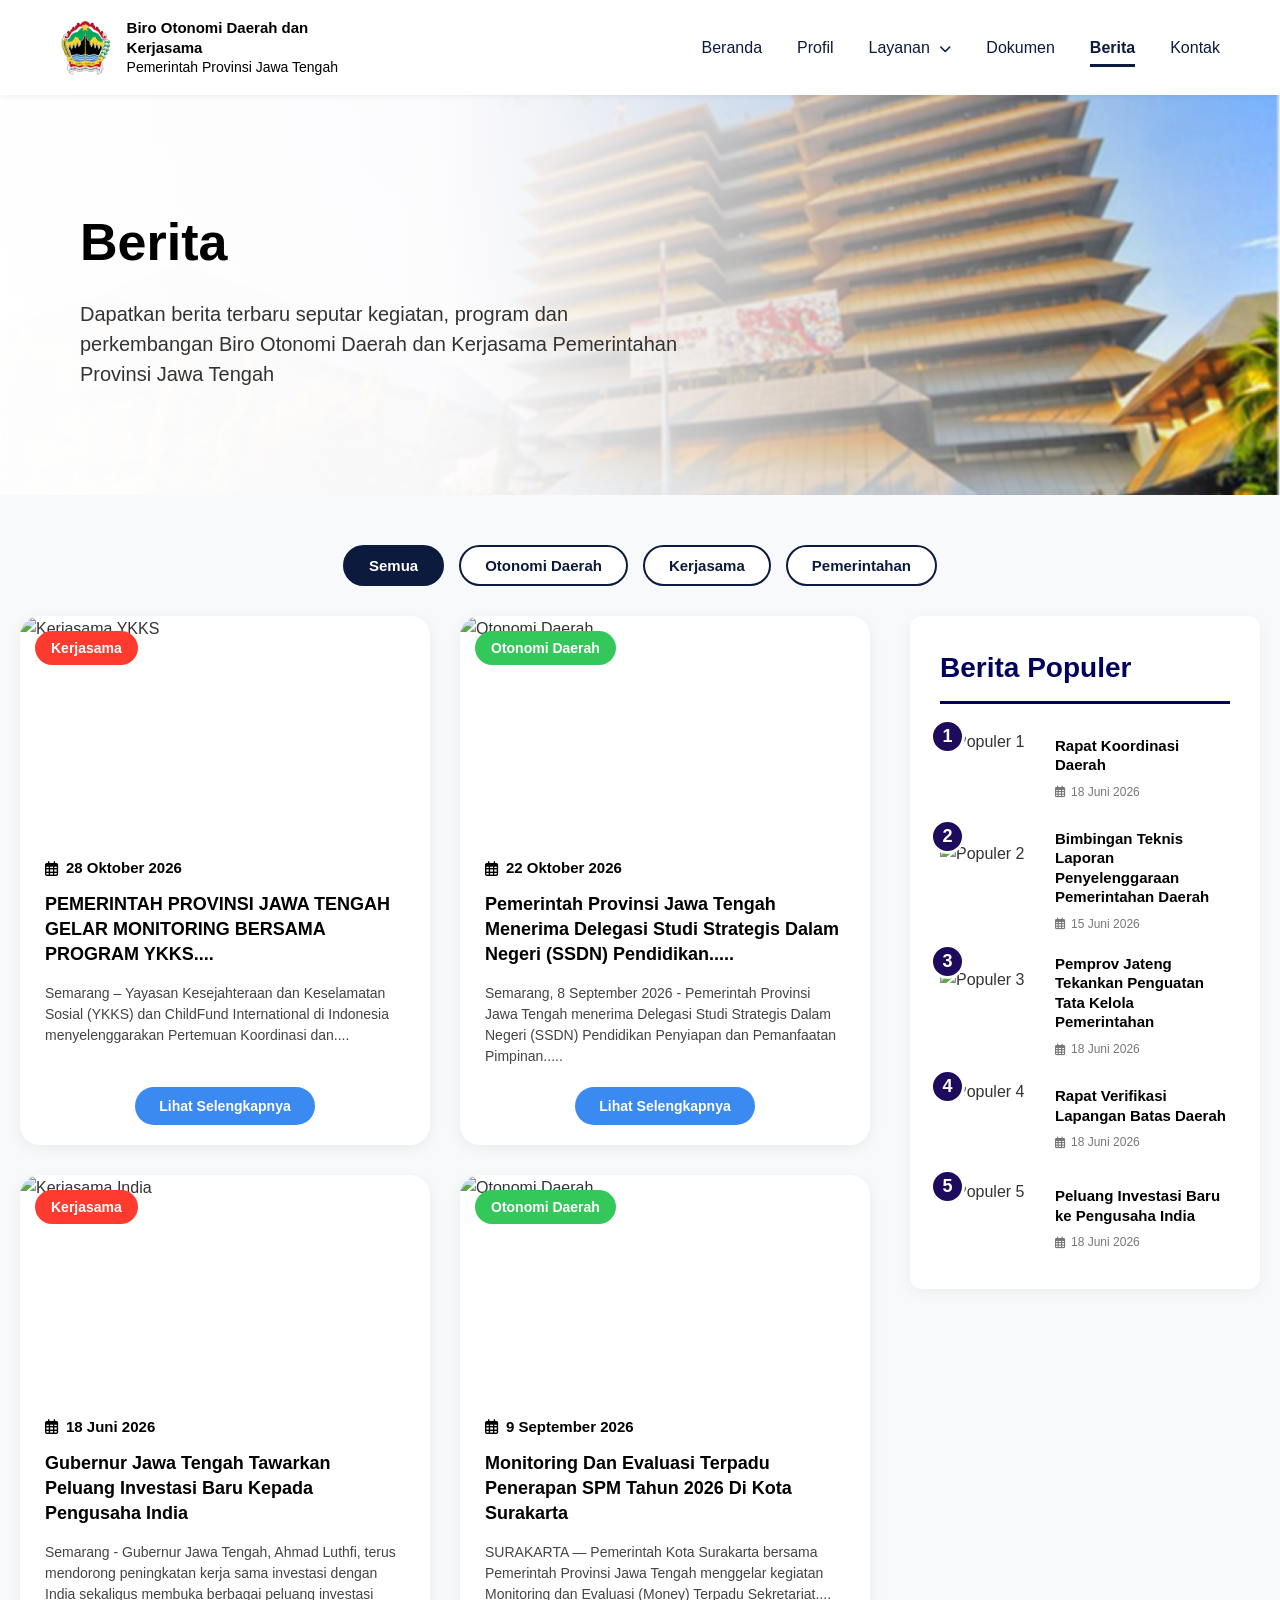
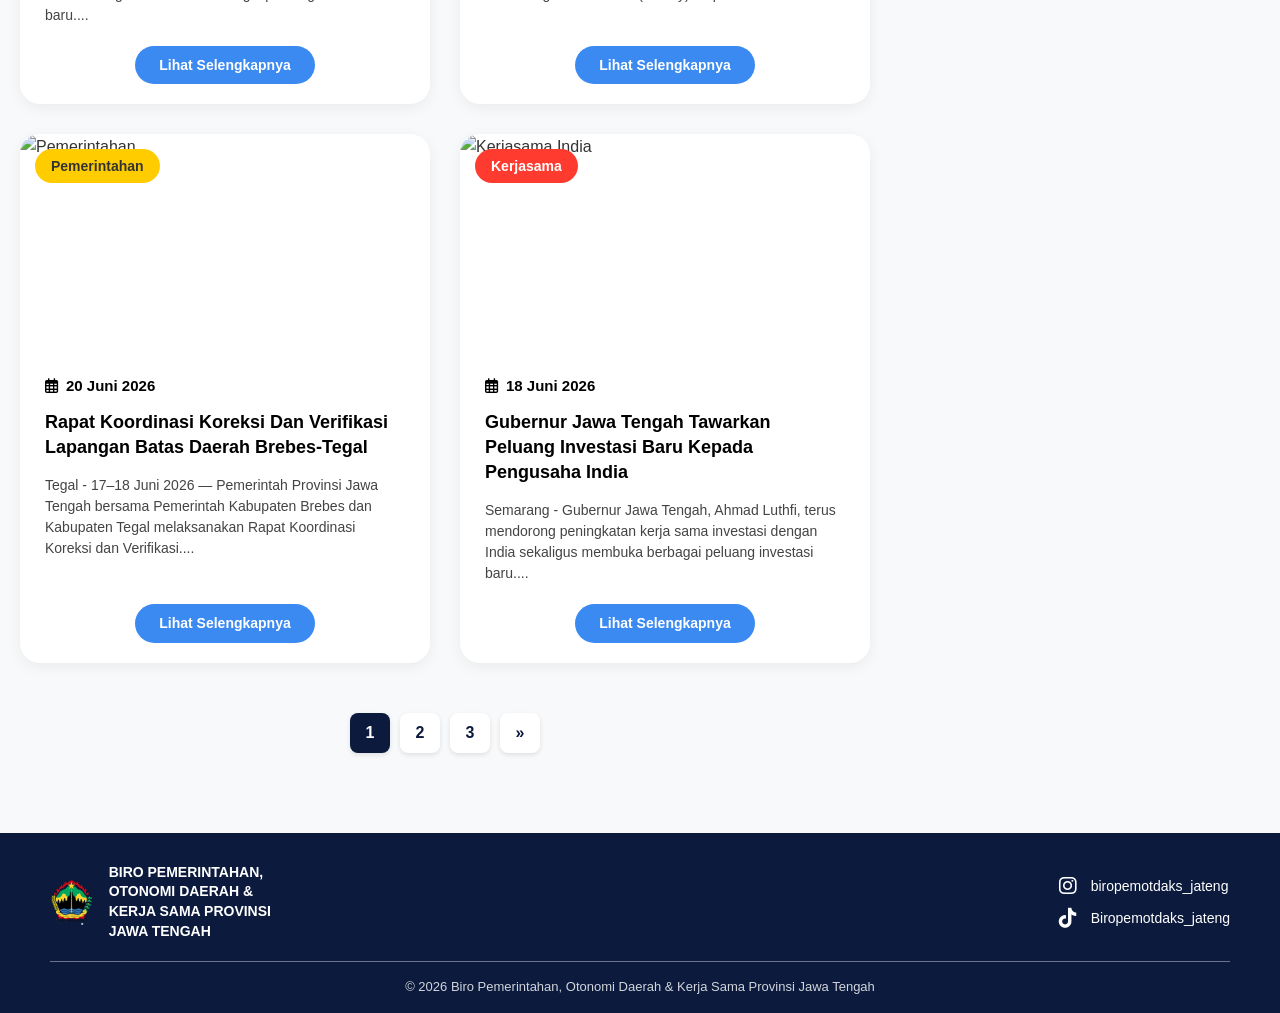
==== berita.html @ f5a25474 "first" ====
<!DOCTYPE html>
<html lang="id">
<head>
    <meta charset="UTF-8">
    <meta name="viewport" content="width=device-width, initial-scale=1.0">
    <link rel="icon" href="img/favicon.ico" type="image/x-icon">
    <title>Berita - Biro Otonomi Daerah dan Kerjasama</title>
    <link rel="stylesheet" href="https://cdnjs.cloudflare.com/ajax/libs/font-awesome/6.4.0/css/all.min.css">
    <!-- Memanggil CSS Eksternal -->
    <link rel="stylesheet" href="berita.css">    
</head>
<body>
    <!-- Header / Navbar -->
    <header>
        <div class="navbar">
            <div class="logo-container">
                <img src="img/logo.png" alt="Logo Jawa Tengah" class="logo-img">
                <div class="logo-text">
                    Biro Otonomi Daerah dan<br>Kerjasama<br><span>Pemerintah Provinsi Jawa Tengah</span>
                </div>
            </div>
            
            <ul class="nav-links">
                <li><a href="index.html">Beranda</a></li>
                <li><a href="profil.html">Profil</a></li>
                
                <!-- Menu Layanan dengan Dropdown -->
                <li class="dropdown">
                    <a href="#" id="layananBtn">Layanan <i class="fas fa-chevron-down"></i></a>
                    <ul class="dropdown-menu" id="dropdownMenu">
                        <li><a href="https://sedunia.jatengprov.go.id/">SEDUNIA</a></li>
                        <li><a href="https://sikejam.jatengprov.go.id/">SIKEJAM</a></li>
                    </ul>
                </li>
                
                <li><a href="dokumen.html">Dokumen</a></li>
                <li><a href="berita.html" class="active">Berita</a></li>
                <li><a href="kontak.html">Kontak</a></li>
            </ul>
        </div>
    </header>

    <!-- Header Banner dengan Foto dan Teks -->
    <section class="hero-header">
        <div class="hero-header-overlay"></div>
        <img src="img/header.png" alt="Header Banner" class="hero-header-img">
        <div class="hero-header-content">
            <h1>Berita</h1>
            <p>Dapatkan berita terbaru seputar kegiatan, program dan perkembangan Biro Otonomi Daerah dan Kerjasama Pemerintahan Provinsi Jawa Tengah</p>
        </div>
    </section>

    <!-- Main Content -->
    <main class="container-berita">
        <!-- Tombol Filter Kategori -->
        <div class="kategori-filter">
            <button class="btn-kategori active" onclick="filterKategori(this, 'semua')">Semua</button>
            <button class="btn-kategori" onclick="filterKategori(this, 'otonomi')">Otonomi Daerah</button>
            <button class="btn-kategori" onclick="filterKategori(this, 'kerjasama')">Kerjasama</button>
            <button class="btn-kategori" onclick="filterKategori(this, 'pemerintahan')">Pemerintahan</button>
        </div>

        <div class="berita-layout">
            
            <!-- KOLOM KIRI: Daftar Berita -->
            <div class="berita-utama">
                
                <!-- Berita 1 -->
                <div class="berita-card" data-kategori="kerjasama">
                    <div class="berita-img-wrapper">
                        <img src="img/berita1.jpg" alt="Kerjasama YKKS">
                        <span class="badge badge-merah">Kerjasama</span>
                    </div>
                    <div class="berita-info">
                        <div class="berita-tanggal">
                            <i class="far fa-calendar-alt"></i> 28 Oktober 2026
                        </div>
                        <h2 class="berita-judul">PEMERINTAH PROVINSI JAWA TENGAH GELAR MONITORING BERSAMA PROGRAM YKKS....</h2>
                        <p class="berita-deskripsi">Semarang – Yayasan Kesejahteraan dan Keselamatan Sosial (YKKS) dan ChildFund International di Indonesia menyelenggarakan Pertemuan Koordinasi dan....</p>
                        <div class="btn-wrapper">
                            <a href="#" class="btn-selengkapnya">Lihat Selengkapnya</a>
                        </div>
                    </div>
                </div>

                <!-- Berita 2 -->
                <div class="berita-card" data-kategori="otonomi">
                    <div class="berita-img-wrapper">
                        <img src="img/berita2.jpg" alt="Otonomi Daerah">
                        <span class="badge badge-hijau">Otonomi Daerah</span>
                    </div>
                    <div class="berita-info">
                        <div class="berita-tanggal">
                            <i class="far fa-calendar-alt"></i> 22 Oktober 2026
                        </div>
                        <h2 class="berita-judul">Pemerintah Provinsi Jawa Tengah menerima Delegasi Studi Strategis Dalam Negeri (SSDN) Pendidikan.....</h2>
                        <p class="berita-deskripsi">Semarang, 8 September 2026 - Pemerintah Provinsi Jawa Tengah menerima Delegasi Studi Strategis Dalam Negeri (SSDN) Pendidikan Penyiapan dan Pemanfaatan Pimpinan.....</p>
                        <div class="btn-wrapper">
                            <a href="#" class="btn-selengkapnya">Lihat Selengkapnya</a>
                        </div>
                    </div>
                </div>

                <!-- Berita 3 -->
                <div class="berita-card" data-kategori="kerjasama">
                    <div class="berita-img-wrapper">
                        <img src="img/berita3.jpg" alt="Kerjasama India">
                        <span class="badge badge-merah">Kerjasama</span>
                    </div>
                    <div class="berita-info">
                        <div class="berita-tanggal">
                            <i class="far fa-calendar-alt"></i> 18 Juni 2026
                        </div>
                        <h2 class="berita-judul">Gubernur Jawa Tengah Tawarkan Peluang Investasi Baru kepada Pengusaha India</h2>
                        <p class="berita-deskripsi">Semarang - Gubernur Jawa Tengah, Ahmad Luthfi, terus mendorong peningkatan kerja sama investasi dengan India sekaligus membuka berbagai peluang investasi baru....</p>
                        <div class="btn-wrapper">
                            <a href="#" class="btn-selengkapnya">Lihat Selengkapnya</a>
                        </div>
                    </div>
                </div>

                <!-- Berita 4 -->
                <div class="berita-card" data-kategori="otonomi">
                    <div class="berita-img-wrapper">
                        <img src="img/berita4.jpg" alt="Otonomi Daerah">
                        <span class="badge badge-hijau">Otonomi Daerah</span>
                    </div>
                    <div class="berita-info">
                        <div class="berita-tanggal">
                            <i class="far fa-calendar-alt"></i> 9 September 2026
                        </div>
                        <h2 class="berita-judul">Monitoring dan Evaluasi Terpadu Penerapan SPM Tahun 2026 di Kota Surakarta</h2>
                        <p class="berita-deskripsi">SURAKARTA — Pemerintah Kota Surakarta bersama Pemerintah Provinsi Jawa Tengah menggelar kegiatan Monitoring dan Evaluasi (Money) Terpadu Sekretariat....</p>
                        <div class="btn-wrapper">
                            <a href="#" class="btn-selengkapnya">Lihat Selengkapnya</a>
                        </div>
                    </div>
                </div>

                <!-- Berita 5 -->
                <div class="berita-card" data-kategori="pemerintahan">
                    <div class="berita-img-wrapper">
                        <img src="img/berita5.jpg" alt="Pemerintahan">
                        <span class="badge badge-kuning">Pemerintahan</span>
                    </div>
                    <div class="berita-info">
                        <div class="berita-tanggal">
                            <i class="far fa-calendar-alt"></i> 20 Juni 2026
                        </div>
                        <h2 class="berita-judul">Rapat Koordinasi Koreksi dan Verifikasi Lapangan Batas Daerah Brebes-Tegal</h2>
                        <p class="berita-deskripsi">Tegal - 17–18 Juni 2026 — Pemerintah Provinsi Jawa Tengah bersama Pemerintah Kabupaten Brebes dan Kabupaten Tegal melaksanakan Rapat Koordinasi Koreksi dan Verifikasi....</p>
                        <div class="btn-wrapper">
                            <a href="#" class="btn-selengkapnya">Lihat Selengkapnya</a>
                        </div>
                    </div>
                </div>

                 <!-- Berita 3 -->
                <div class="berita-card" data-kategori="kerjasama">
                    <div class="berita-img-wrapper">
                        <img src="img/berita3.jpg" alt="Kerjasama India">
                        <span class="badge badge-merah">Kerjasama</span>
                    </div>
                    <div class="berita-info">
                        <div class="berita-tanggal">
                            <i class="far fa-calendar-alt"></i> 18 Juni 2026
                        </div>
                        <h2 class="berita-judul">Gubernur Jawa Tengah Tawarkan Peluang Investasi Baru kepada Pengusaha India</h2>
                        <p class="berita-deskripsi">Semarang - Gubernur Jawa Tengah, Ahmad Luthfi, terus mendorong peningkatan kerja sama investasi dengan India sekaligus membuka berbagai peluang investasi baru....</p>
                        <div class="btn-wrapper">
                            <a href="#" class="btn-selengkapnya">Lihat Selengkapnya</a>
                        </div>
                    </div>
                </div>
                
                <!-- Pagination -->
                <div class="pagination">
                    <a href="#" class="active">1</a>
                    <a href="#">2</a>
                    <a href="#">3</a>
                    <a href="#">&raquo;</a>
                </div>

            </div>

            <!-- KOLOM KANAN: Berita Populer -->
            <aside class="berita-populer">
                <h2 class="populer-title">Berita Populer</h2>
                <div class="populer-list">
                    
                    <div class="populer-item">
                        <div class="populer-num">1</div>
                        <img src="img/populer1.jpg" alt="Populer 1" class="populer-img">
                        <div class="populer-text">
                            <h3>Rapat Koordinasi Daerah</h3>
                            <span class="populer-date"><i class="far fa-calendar-alt"></i> 18 Juni 2026</span>
                        </div>
                    </div>
                    
                    <div class="populer-item">
                        <div class="populer-num">2</div>
                        <img src="img/populer2.jpg" alt="Populer 2" class="populer-img">
                        <div class="populer-text">
                            <h3>Bimbingan Teknis Laporan Penyelenggaraan Pemerintahan Daerah</h3>
                            <span class="populer-date"><i class="far fa-calendar-alt"></i> 15 Juni 2026</span>
                        </div>
                    </div>

                    <div class="populer-item">
                        <div class="populer-num">3</div>
                        <img src="img/populer3.jpg" alt="Populer 3" class="populer-img">
                        <div class="populer-text">
                            <h3>Pemprov Jateng Tekankan Penguatan Tata Kelola Pemerintahan</h3>
                            <span class="populer-date"><i class="far fa-calendar-alt"></i> 18 Juni 2026</span>
                        </div>
                    </div>

                    <div class="populer-item">
                        <div class="populer-num">4</div>
                        <img src="img/populer4.jpg" alt="Populer 4" class="populer-img">
                        <div class="populer-text">
                            <h3>Rapat Verifikasi Lapangan Batas Daerah</h3>
                            <span class="populer-date"><i class="far fa-calendar-alt"></i> 18 Juni 2026</span>
                        </div>
                    </div>

                    <div class="populer-item">
                        <div class="populer-num">5</div>
                        <img src="img/populer5.jpg" alt="Populer 5" class="populer-img">
                        <div class="populer-text">
                            <h3>Peluang Investasi Baru ke Pengusaha India</h3>
                            <span class="populer-date"><i class="far fa-calendar-alt"></i> 18 Juni 2026</span>
                        </div>
                    </div>

                </div>
            </aside>

        </div>
    </main>

    <!-- Footer -->
    <footer>
        <div class="footer-main">
            <!-- Bagian Kiri: Logo & Judul -->
            <div class="footer-left">
                <img src="img/logo.png" alt="Logo Jawa Tengah" class="footer-logo">
                <div class="footer-title">
                    BIRO PEMERINTAHAN,<br>
                    OTONOMI DAERAH &<br>
                    KERJA SAMA PROVINSI<br>
                    JAWA TENGAH
                </div>
            </div>

            <!-- Bagian Kanan: Sosial Media -->
            <div class="footer-right">
                <div class="social-item">
                    <i class="fab fa-instagram"></i>
                    <span>biropemotdaks_jateng</span>
                </div>
                <div class="social-item">
                    <i class="fab fa-tiktok"></i>
                    <span>Biropemotdaks_jateng</span>
                </div>
            </div>
        </div>

        <!-- Garis Pembatas -->
        <div class="footer-divider"></div>

        <!-- Bagian Bawah: Copyright -->
        <div class="footer-bottom">
            &copy; 2026 Biro Pemerintahan, Otonomi Daerah & Kerja Sama Provinsi Jawa Tengah
        </div>
    </footer>

    <script>
        // --- 1. LOGIKA DROPDOWN NAVBAR ---
        document.addEventListener('DOMContentLoaded', function() {
            const dropdownContainer = document.querySelector('.dropdown');
            const layananBtn = document.getElementById('layananBtn');
            const dropdownMenu = document.getElementById('dropdownMenu');

            dropdownContainer.addEventListener('mouseenter', function() {
                dropdownMenu.classList.add('show');
            });

            dropdownContainer.addEventListener('mouseleave', function() {
                dropdownMenu.classList.remove('show');
            });

            layananBtn.addEventListener('click', function(event) {
                event.preventDefault(); 
                dropdownMenu.classList.toggle('show');
            });

            window.addEventListener('click', function(event) {
                if (!event.target.closest('.dropdown')) {
                    if (dropdownMenu.classList.contains('show')) {
                        dropdownMenu.classList.remove('show');
                    }
                }
            });
        });

        // --- 2. LOGIKA FILTER KATEGORI BERITA ---
        function filterKategori(button, kategori) {
            // 1. Ubah status 'active' pada tombol
            const buttons = document.querySelectorAll('.btn-kategori');
            buttons.forEach(btn => btn.classList.remove('active'));
            button.classList.add('active');

            // 2. Ambil semua kartu berita
            const beritaCards = document.querySelectorAll('.berita-card');

            // 3. Sembunyikan semua kartu terlebih dahulu
            beritaCards.forEach(card => {
                card.style.display = 'none';
            });

            // 4. Tampilkan kartu sesuai kategori
            if (kategori === 'semua') {
                beritaCards.forEach(card => {
                    card.style.display = 'flex'; // Kembalikan ke display flex (default layout grid)
                });
            } else {
                // Filter berdasarkan atribut data-kategori
                const filteredCards = document.querySelectorAll(`.berita-card[data-kategori="${kategori}"]`);
                filteredCards.forEach(card => {
                    card.style.display = 'flex';
                });
            }
        }
    </script>
</body>
</html>
---- berita.css ----
/* =========================================
   RESET & BASE STYLES
   ========================================= */
* {
    margin: 0;
    padding: 0;
    box-sizing: border-box;
    font-family: 'Segoe UI', Tahoma, Geneva, Verdana, sans-serif;
}

body {
    background-color: #f8f9fa; /* Background abu sangat muda agar kartu berita menonjol */
    color: #333;
    line-height: 1.6;
}

a {
    text-decoration: none;
    color: inherit;
}

ul, ol {
    list-style: none;
}

/* =========================================
   NAVBAR STYLES
   ========================================= */
header {
    background-color: #ffffff;
    position: sticky;
    top: 0;
    z-index: 1000;
    box-shadow: 0 2px 5px rgba(0,0,0,0.05);
}

.navbar {
    display: flex;
    justify-content: space-between;
    align-items: center;
    padding: 15px 60px;
    max-width: 1400px;
    margin: 0 auto;
}

.logo-container {
    display: flex;
    align-items: center;
    gap: 15px;
}

.logo-img {
    height: 65px;
    width: auto;
}

.logo-text {
    font-size: 15px;
    font-weight: 700;
    line-height: 1.3;
    color: #000000;
}

.logo-text span {
    font-weight: 400;
    font-size: 14px;
}

.nav-links {
    display: flex;
    gap: 35px;
    align-items: center;
}

.nav-links li {
    position: relative;
}

.nav-links a {
    font-size: 16px;
    font-weight: 500;
    color: #0b1a3d;
    padding: 8px 0;
    transition: color 0.3s ease;
}

.nav-links a.active {
    border-bottom: 3px solid #0b1a3d;
    font-weight: 600;
}

/* =========================================
   DROPDOWN STYLES
   ========================================= */
.dropdown-menu {
    display: block;
    position: absolute;
    top: 100%;
    left: 0;
    background-color: #0b1a3d;
    min-width: 160px;
    box-shadow: 0 4px 12px rgba(0,0,0,0.2);
    border-radius: 4px;
    z-index: 1001;
    padding: 8px 0;
    margin-top: 5px;
    opacity: 0;
    visibility: hidden;
    transform: translateY(10px);
    transition: opacity 0.3s ease, transform 0.3s ease, visibility 0.3s ease;
}

.dropdown-menu.show {
    opacity: 1;
    visibility: visible;
    transform: translateY(0);
}

.dropdown-menu a {
    display: block;
    padding: 10px 20px;
    font-size: 15px;
    color: #ffffff !important;
}

.dropdown-menu a:hover {
    background-color: #1a2f5e;
}

.fa-chevron-down {
    font-size: 12px;
    margin-left: 5px;
}

/* =========================================
   HERO HEADER (FOTO + TEKS)
   ========================================= */
.hero-header {
    position: relative;
    width: 100%;
    height: 400px;
    overflow: hidden;
    display: flex;
    align-items: center;
}

.hero-header-img {
    position: absolute;
    top: 0;
    left: 0;
    width: 100%;
    height: 100%;
    object-fit: cover;
    z-index: 1;
}

.hero-header-overlay {
    position: absolute;
    top: 0;
    left: 0;
    width: 100%;
    height: 100%;
    background: linear-gradient(to right, rgba(255, 255, 255, 0.95) 0%, rgba(255, 255, 255, 0.7) 40%, rgba(255, 255, 255, 0) 100%);
    z-index: 2;
}

.hero-header-content {
    position: relative;
    z-index: 3;
    padding-left: 80px;
    max-width: 700px;
}

.hero-header-content h1 {
    font-size: 52px;
    color: #000000;
    margin-bottom: 15px;
    font-weight: 700;
}

.hero-header-content p {
    font-size: 20px;
    color: #333333;
    line-height: 1.5;
}

/* =========================================
   FILTER KATEGORI (TOMBOL)
   ========================================= */
.kategori-filter {
    display: flex;
    gap: 15px;
    margin-bottom: 30px;
    flex-wrap: wrap; /* Agar responsif di layar kecil */
    justify-content: center; /* Agar tombol berada di tengah */
}

.btn-kategori {
    padding: 10px 24px;
    font-size: 15px;
    font-weight: 600;
    border-radius: 50px; /* Membuat sudut sangat rounded / pill shape */
    border: 2px solid #0b1a3d; /* Border Navy */
    background-color: #ffffff; /* Warna dasar Putih */
    color: #0b1a3d; /* Teks Navy */
    cursor: pointer;
    transition: all 0.3s ease;
    font-family: inherit;
}

.btn-kategori:hover {
    background-color: #e8f0fe; /* Biru sangat muda saat di-hover */
}

/* State Aktif (Warna Navy, Teks Putih) */
.btn-kategori.active {
    background-color: #0b1a3d;
    color: #ffffff;
    border-color: #0b1a3d;
}

/* =========================================
   MAIN CONTENT LAYOUT (KIRI & KANAN)
   ========================================= */
.container-berita {
    max-width: 1300px;
    margin: 50px auto;
    padding: 0 20px;
}

/* Layout Utama: Kiri (Berita) & Kanan (Populer) */
.berita-layout {
    display: flex;
    gap: 40px;
    align-items: flex-start;
}

/* --- KOLOM KIRI (DAFTAR BERITA) --- */
.berita-utama {
    flex: 1;
    display: grid;
    grid-template-columns: repeat(2, 1fr); /* 2 Kolom Sejajar */
    gap: 30px;
    align-items: stretch;
}

/* Desain Kartu Berita Vertikal */
.berita-card {
    display: flex;
    flex-direction: column; /* Ubah jadi vertikal (gambar di atas, teks di bawah) */
    background-color: #ffffff;
    border-radius: 20px; /* Sudut membulat seperti di gambar */
    overflow: hidden;
    box-shadow: 0 4px 15px rgba(0,0,0,0.06);
    transition: transform 0.3s ease, box-shadow 0.3s ease;
}

.berita-card:hover {
    transform: translateY(-5px);
    box-shadow: 0 10px 25px rgba(0,0,0,0.1);
}

.berita-img-wrapper {
    position: relative;
    width: 100%;
    height: 220px; /* Tinggi gambar fix */
}

.berita-img-wrapper img {
    width: 100%;
    height: 100%;
    object-fit: cover;
}

/* Label / Badge Kategori */
.badge {
    position: absolute;
    top: 15px;
    left: 15px; /* Posisi badge di kiri atas */
    padding: 6px 16px;
    font-size: 14px;
    font-weight: 700;
    color: #ffffff;
    border-radius: 20px; /* Sudut penuh */
}

.badge-merah { background-color: #ff3b30; }
.badge-hijau { background-color: #34c759; }
.badge-kuning { background-color: #ffcc00; color: #333; }

/* Info Teks di Bawah Gambar */
.berita-info {
    padding: 20px 25px;
    display: flex;
    flex-direction: column;
    flex: 1;
}

.berita-tanggal {
    font-size: 15px;
    color: #000;
    margin-bottom: 12px;
    display: flex;
    align-items: center;
    gap: 8px;
    font-weight: 600;
}

.berita-judul {
    font-size: 18px;
    color: #000;
    margin-bottom: 15px;
    font-weight: 700;
    line-height: 1.4;
    text-transform: capitalize;
}

.berita-deskripsi {
    font-size: 14px;
    color: #444;
    margin-bottom: 20px;
    flex: 1; /* Mendorong tombol selalu ke bawah */
    line-height: 1.5;
}

/* Pembungkus Tombol (Agar Ketengah) */
.btn-wrapper {
    text-align: center; /* Menengahkan tombol */
    margin-top: auto;
}

/* Tombol Lihat Selengkapnya */
.btn-selengkapnya {
    display: inline-block;
    background-color: #3b8af2; /* Warna biru tombol sesuai gambar */
    color: #ffffff;
    padding: 8px 24px;
    border-radius: 20px; /* Sudut tombol membulat */
    font-weight: 600;
    font-size: 14px;
    transition: background-color 0.3s;
}

.btn-selengkapnya:hover {
    background-color: #2a6cbd;
}

/* Penyesuaian Pagination agar tidak ikut ke grid */
.pagination {
    grid-column: 1 / -1; /* Pagination membentang di seluruh kolom */
    display: flex;
    gap: 10px;
    margin-top: 20px;
    justify-content: center;
}

.pagination a {
    display: flex;
    justify-content: center;
    align-items: center;
    width: 40px;
    height: 40px;
    background-color: #ffffff;
    color: #0b1a3d;
    border-radius: 8px;
    font-weight: 600;
    box-shadow: 0 2px 5px rgba(0,0,0,0.1);
    transition: all 0.3s;
}

.pagination a.active, .pagination a:hover {
    background-color: #0b1a3d;
    color: #ffffff;
}

/* --- KOLOM KANAN (BERITA POPULER) --- */
.berita-populer {
    flex: 0 0 350px; /* Lebar tetap */
    background-color: #ffffff;
    padding: 30px;
    border-radius: 12px;
    box-shadow: 0 4px 15px rgba(0,0,0,0.05);
    position: sticky;
    top: 100px; /* Agar tetap terlihat saat scroll */
}

.populer-title {
    font-size: 28px;
    color: #00005e;
    margin-bottom: 25px;
    font-weight: 800;
    border-bottom: 3px solid #00005e;
    padding-bottom: 10px;
}

.populer-list {
    display: flex;
    flex-direction: column;
    gap: 20px;
}

.populer-item {
    display: flex;
    align-items: center;
    gap: 15px;
    position: relative;
}

.populer-num {
    position: absolute;
    top: -10px;
    left: -10px;
    background-color: #1e0b5e; /* Ungu navy */
    color: #ffffff;
    width: 35px;
    height: 35px;
    border-radius: 50%;
    display: flex;
    justify-content: center;
    align-items: center;
    font-size: 18px;
    font-weight: 700;
    z-index: 2;
    border: 3px solid #ffffff;
}

.populer-img {
    width: 100px;
    height: 80px;
    object-fit: cover;
    border-radius: 8px;
}

.populer-text {
    flex: 1;
}

.populer-text h3 {
    font-size: 15px;
    color: #000;
    line-height: 1.3;
    margin-bottom: 8px;
    font-weight: 700;
}

.populer-date {
    font-size: 12px;
    color: #777;
    display: flex;
    align-items: center;
    gap: 5px;
}

/* =========================================
   FOOTER STYLES
   ========================================= */
footer {
    background-color: #0b1a3d;
    color: #ffffff;
    padding: 30px 50px 15px 50px;
    margin-top: 80px;
}

.footer-main {
    display: flex;
    justify-content: space-between; 
    align-items: center;
    max-width: 1200px;
    margin: 0 auto;
}

.footer-left {
    display: flex;
    align-items: center;
    gap: 15px;
}

.footer-logo {
    height: 55px;
}

.footer-title {
    font-size: 14px;
    font-weight: 600;
    line-height: 1.4;
}

.footer-right {
    display: flex;
    flex-direction: column;
    gap: 10px;
}

.social-item {
    display: flex;
    align-items: center;
    gap: 10px;
    font-size: 14px;
}

.social-item i {
    font-size: 20px;
    width: 25px;
    text-align: center;
}

.footer-divider {
    width: 100%;
    height: 1px;
    background-color: #ffffff;
    opacity: 0.4;
    margin: 20px auto 15px auto;
    max-width: 1200px;
}

.footer-bottom {
    text-align: center;
    font-size: 13px;
    color: #d1d5db;
}

/* =========================================
   RESPONSIVE DESIGN
   ========================================= */
@media (max-width: 992px) {
    .berita-layout {
        flex-direction: column;
    }
    .berita-populer {
        flex: 1;
        width: 100%;
        position: static;
    }
}

@media (max-width: 768px) {
    .navbar {
        flex-direction: column;
        gap: 15px;
        padding: 15px;
    }
    .nav-links {
        flex-wrap: wrap;
        justify-content: center;
        gap: 15px;
    }
    .hero-header {
        height: 300px;
    }
    .hero-header-content {
        padding-left: 20px;
        padding-right: 20px;
    }
    .hero-header-content h1 {
        font-size: 32px;
    }
    .hero-header-content p {
        font-size: 16px;
    }
    
    /* Perubahan untuk Mobile di Grid Berita */
    .berita-utama {
        grid-template-columns: 1fr; /* 1 Kolom di HP */
    }
    .berita-img-wrapper {
        height: 200px; 
    }
    
    footer {
        padding: 20px;
    }
    .footer-main {
        flex-direction: column;
        align-items: flex-start;
        gap: 20px;
    }
    .footer-left {
        flex-direction: column;
        align-items: flex-start;
        gap: 10px;
    }
}
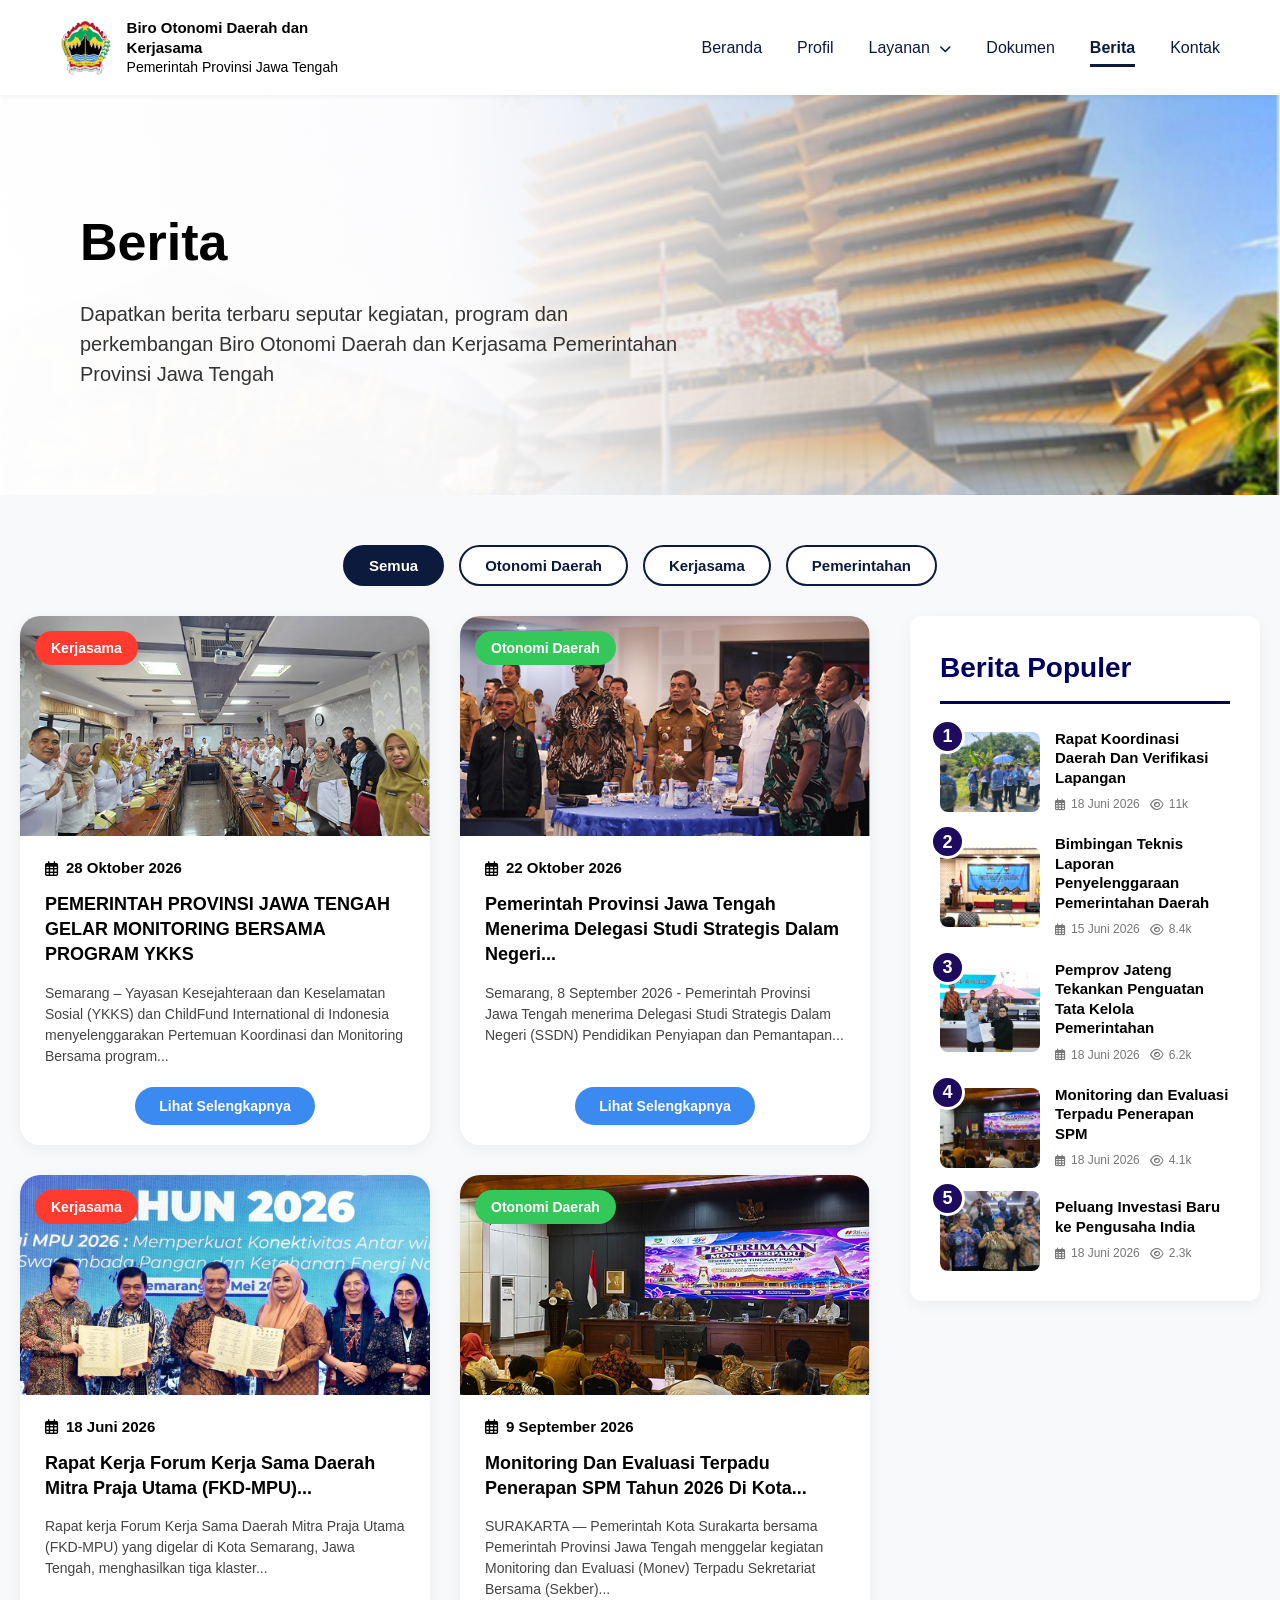
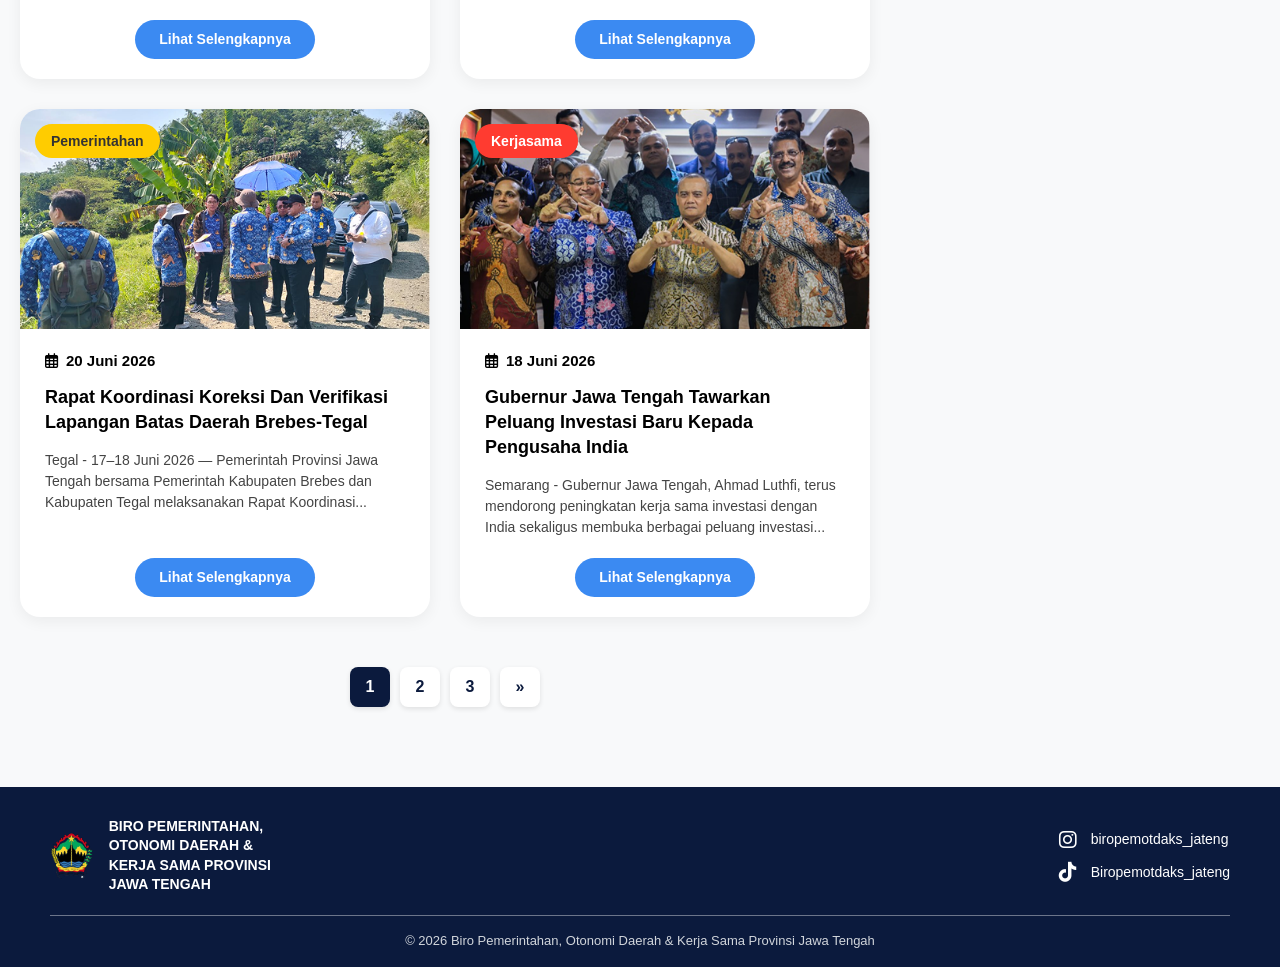
==== commit 1f9ba498: "Update tampilan berita dan berita populer" ====
--- a/berita.html
+++ b/berita.html
@@ -6,7 +6,6 @@
     <link rel="icon" href="img/favicon.ico" type="image/x-icon">
     <title>Berita - Biro Otonomi Daerah dan Kerjasama</title>
     <link rel="stylesheet" href="https://cdnjs.cloudflare.com/ajax/libs/font-awesome/6.4.0/css/all.min.css">
-    <!-- Memanggil CSS Eksternal -->
     <link rel="stylesheet" href="berita.css">    
 </head>
 <body>
@@ -33,9 +32,9 @@
                     </ul>
                 </li>
                 
-                <li><a href="dokumen.html">Dokumen</a></li>
+                <li><a href="dokumen-regulasi.html">Dokumen</a></li>
                 <li><a href="berita.html" class="active">Berita</a></li>
-                <li><a href="kontak.html">Kontak</a></li>
+                <li><a href="kontak-masukan.html">Kontak</a></li>
             </ul>
         </div>
     </header>
@@ -68,17 +67,17 @@
                 <!-- Berita 1 -->
                 <div class="berita-card" data-kategori="kerjasama">
                     <div class="berita-img-wrapper">
-                        <img src="img/berita1.jpg" alt="Kerjasama YKKS">
+                        <img src="img/YKKS.png" alt="Kerjasama YKKS">
                         <span class="badge badge-merah">Kerjasama</span>
                     </div>
                     <div class="berita-info">
                         <div class="berita-tanggal">
                             <i class="far fa-calendar-alt"></i> 28 Oktober 2026
                         </div>
-                        <h2 class="berita-judul">PEMERINTAH PROVINSI JAWA TENGAH GELAR MONITORING BERSAMA PROGRAM YKKS....</h2>
-                        <p class="berita-deskripsi">Semarang – Yayasan Kesejahteraan dan Keselamatan Sosial (YKKS) dan ChildFund International di Indonesia menyelenggarakan Pertemuan Koordinasi dan....</p>
-                        <div class="btn-wrapper">
-                            <a href="#" class="btn-selengkapnya">Lihat Selengkapnya</a>
+                        <h2 class="berita-judul truncate-2">PEMERINTAH PROVINSI JAWA TENGAH GELAR MONITORING BERSAMA PROGRAM YKKS</h2>
+                        <p class="berita-deskripsi truncate-3">Semarang – Yayasan Kesejahteraan dan Keselamatan Sosial (YKKS) dan ChildFund International di Indonesia menyelenggarakan Pertemuan Koordinasi dan Monitoring Bersama program kemitraan dengan Pemerintah Provinsi Jawa Tengah bersama Pemerintah Kota Semarang.</p>
+                        <div class="btn-wrapper">
+                            <a href="db3.html" class="btn-selengkapnya">Lihat Selengkapnya</a>
                         </div>
                     </div>
                 </div>
@@ -86,17 +85,17 @@
                 <!-- Berita 2 -->
                 <div class="berita-card" data-kategori="otonomi">
                     <div class="berita-img-wrapper">
-                        <img src="img/berita2.jpg" alt="Otonomi Daerah">
+                        <img src="img/ssdn.png" alt="Otonomi Daerah">
                         <span class="badge badge-hijau">Otonomi Daerah</span>
                     </div>
                     <div class="berita-info">
                         <div class="berita-tanggal">
                             <i class="far fa-calendar-alt"></i> 22 Oktober 2026
                         </div>
-                        <h2 class="berita-judul">Pemerintah Provinsi Jawa Tengah menerima Delegasi Studi Strategis Dalam Negeri (SSDN) Pendidikan.....</h2>
-                        <p class="berita-deskripsi">Semarang, 8 September 2026 - Pemerintah Provinsi Jawa Tengah menerima Delegasi Studi Strategis Dalam Negeri (SSDN) Pendidikan Penyiapan dan Pemanfaatan Pimpinan.....</p>
-                        <div class="btn-wrapper">
-                            <a href="#" class="btn-selengkapnya">Lihat Selengkapnya</a>
+                        <h2 class="berita-judul truncate-2">Pemerintah Provinsi Jawa Tengah menerima Delegasi Studi Strategis Dalam Negeri (SSDN) Pendidikan Penyiapan dan Pemantapan Pimpinan Nasional</h2>
+                        <p class="berita-deskripsi truncate-3">Semarang, 8 September 2026 - Pemerintah Provinsi Jawa Tengah menerima Delegasi Studi Strategis Dalam Negeri (SSDN) Pendidikan Penyiapan dan Pemantapan Pimpinan Nasional (P4N) LXX Tahun Anggaran 2026 dari Lembaga Ketahanan Nasional Republik Indonesia (Lemhannas RI).</p>
+                        <div class="btn-wrapper">
+                            <a href="db6.html" class="btn-selengkapnya">Lihat Selengkapnya</a>
                         </div>
                     </div>
                 </div>
@@ -104,17 +103,17 @@
                 <!-- Berita 3 -->
                 <div class="berita-card" data-kategori="kerjasama">
                     <div class="berita-img-wrapper">
-                        <img src="img/berita3.jpg" alt="Kerjasama India">
+                        <img src="img/fkd.jpg" alt="Kerjasama FKD-MPU">
                         <span class="badge badge-merah">Kerjasama</span>
                     </div>
                     <div class="berita-info">
                         <div class="berita-tanggal">
                             <i class="far fa-calendar-alt"></i> 18 Juni 2026
                         </div>
-                        <h2 class="berita-judul">Gubernur Jawa Tengah Tawarkan Peluang Investasi Baru kepada Pengusaha India</h2>
-                        <p class="berita-deskripsi">Semarang - Gubernur Jawa Tengah, Ahmad Luthfi, terus mendorong peningkatan kerja sama investasi dengan India sekaligus membuka berbagai peluang investasi baru....</p>
-                        <div class="btn-wrapper">
-                            <a href="#" class="btn-selengkapnya">Lihat Selengkapnya</a>
+                        <h2 class="berita-judul truncate-2">Rapat kerja Forum Kerja Sama Daerah Mitra Praja Utama (FKD-MPU) yang digelar di Kota Semarang, Jawa Tengah</h2>
+                        <p class="berita-deskripsi truncate-3">Rapat kerja Forum Kerja Sama Daerah Mitra Praja Utama (FKD-MPU) yang digelar di Kota Semarang, Jawa Tengah, menghasilkan tiga klaster kerja sama baru, yaitu ketahanan energi, giant sea wall di lima provinsi, dan pengelolaan sampah.</p>
+                        <div class="btn-wrapper">
+                            <a href="db4.html" class="btn-selengkapnya">Lihat Selengkapnya</a>
                         </div>
                     </div>
                 </div>
@@ -122,17 +121,17 @@
                 <!-- Berita 4 -->
                 <div class="berita-card" data-kategori="otonomi">
                     <div class="berita-img-wrapper">
-                        <img src="img/berita4.jpg" alt="Otonomi Daerah">
+                        <img src="img/monitoring.png" alt="Otonomi Daerah">
                         <span class="badge badge-hijau">Otonomi Daerah</span>
                     </div>
                     <div class="berita-info">
                         <div class="berita-tanggal">
                             <i class="far fa-calendar-alt"></i> 9 September 2026
                         </div>
-                        <h2 class="berita-judul">Monitoring dan Evaluasi Terpadu Penerapan SPM Tahun 2026 di Kota Surakarta</h2>
-                        <p class="berita-deskripsi">SURAKARTA — Pemerintah Kota Surakarta bersama Pemerintah Provinsi Jawa Tengah menggelar kegiatan Monitoring dan Evaluasi (Money) Terpadu Sekretariat....</p>
-                        <div class="btn-wrapper">
-                            <a href="#" class="btn-selengkapnya">Lihat Selengkapnya</a>
+                        <h2 class="berita-judul truncate-2">Monitoring dan Evaluasi Terpadu Penerapan SPM Tahun 2026 di Kota Surakarta</h2>
+                        <p class="berita-deskripsi truncate-3">SURAKARTA — Pemerintah Kota Surakarta bersama Pemerintah Provinsi Jawa Tengah menggelar kegiatan Monitoring dan Evaluasi (Monev) Terpadu Sekretariat Bersama (Sekber) Standar Pelayanan Minimal (SPM) serta Verifikasi dan Validasi (Verval) Pelaporan Penerapan SPM Tahun 2026.</p>
+                        <div class="btn-wrapper">
+                            <a href="db5.html" class="btn-selengkapnya">Lihat Selengkapnya</a>
                         </div>
                     </div>
                 </div>
@@ -140,35 +139,35 @@
                 <!-- Berita 5 -->
                 <div class="berita-card" data-kategori="pemerintahan">
                     <div class="berita-img-wrapper">
-                        <img src="img/berita5.jpg" alt="Pemerintahan">
+                        <img src="img/tegal.png" alt="Pemerintahan">
                         <span class="badge badge-kuning">Pemerintahan</span>
                     </div>
                     <div class="berita-info">
                         <div class="berita-tanggal">
                             <i class="far fa-calendar-alt"></i> 20 Juni 2026
                         </div>
-                        <h2 class="berita-judul">Rapat Koordinasi Koreksi dan Verifikasi Lapangan Batas Daerah Brebes-Tegal</h2>
-                        <p class="berita-deskripsi">Tegal - 17–18 Juni 2026 — Pemerintah Provinsi Jawa Tengah bersama Pemerintah Kabupaten Brebes dan Kabupaten Tegal melaksanakan Rapat Koordinasi Koreksi dan Verifikasi....</p>
-                        <div class="btn-wrapper">
-                            <a href="#" class="btn-selengkapnya">Lihat Selengkapnya</a>
-                        </div>
-                    </div>
-                </div>
-
-                 <!-- Berita 3 -->
+                        <h2 class="berita-judul truncate-2">Rapat Koordinasi Koreksi dan Verifikasi Lapangan Batas Daerah Brebes-Tegal</h2>
+                        <p class="berita-deskripsi truncate-3">Tegal - 17–18 Juni 2026 — Pemerintah Provinsi Jawa Tengah bersama Pemerintah Kabupaten Brebes dan Kabupaten Tegal melaksanakan Rapat Koordinasi Pembahasan Koreksi dan Verifikasi Lapangan Batas Daerah di wilayah perbatasan kedua kabupaten.</p>
+                        <div class="btn-wrapper">
+                            <a href="detail-berita.html" class="btn-selengkapnya">Lihat Selengkapnya</a>
+                        </div>
+                    </div>
+                </div>
+
+                <!-- Berita 6 -->
                 <div class="berita-card" data-kategori="kerjasama">
                     <div class="berita-img-wrapper">
-                        <img src="img/berita3.jpg" alt="Kerjasama India">
+                        <img src="img/india.png" alt="Kerjasama India">
                         <span class="badge badge-merah">Kerjasama</span>
                     </div>
                     <div class="berita-info">
                         <div class="berita-tanggal">
                             <i class="far fa-calendar-alt"></i> 18 Juni 2026
                         </div>
-                        <h2 class="berita-judul">Gubernur Jawa Tengah Tawarkan Peluang Investasi Baru kepada Pengusaha India</h2>
-                        <p class="berita-deskripsi">Semarang - Gubernur Jawa Tengah, Ahmad Luthfi, terus mendorong peningkatan kerja sama investasi dengan India sekaligus membuka berbagai peluang investasi baru....</p>
-                        <div class="btn-wrapper">
-                            <a href="#" class="btn-selengkapnya">Lihat Selengkapnya</a>
+                        <h2 class="berita-judul truncate-2">Gubernur Jawa Tengah Tawarkan Peluang Investasi Baru kepada Pengusaha India</h2>
+                        <p class="berita-deskripsi truncate-3">Semarang - Gubernur Jawa Tengah, Ahmad Luthfi, terus mendorong peningkatan kerja sama investasi dengan India sekaligus membuka berbagai peluang investasi baru bagi para pelaku usaha dari negara tersebut.</p>
+                        <div class="btn-wrapper">
+                            <a href="db2.html" class="btn-selengkapnya">Lihat Selengkapnya</a>
                         </div>
                     </div>
                 </div>
@@ -190,46 +189,61 @@
                     
                     <div class="populer-item">
                         <div class="populer-num">1</div>
-                        <img src="img/populer1.jpg" alt="Populer 1" class="populer-img">
-                        <div class="populer-text">
-                            <h3>Rapat Koordinasi Daerah</h3>
-                            <span class="populer-date"><i class="far fa-calendar-alt"></i> 18 Juni 2026</span>
+                        <img src="img/tegal.png" alt="Populer 1" class="populer-img">
+                        <div class="populer-text">
+                            <h3>Rapat Koordinasi Daerah Dan Verifikasi Lapangan</h3>
+                            <div class="populer-meta">
+                                <span class="populer-date"><i class="far fa-calendar-alt"></i> 18 Juni 2026</span>
+                                <span class="populer-view"><i class="far fa-eye"></i> 11k</span>
+                            </div>
                         </div>
                     </div>
                     
                     <div class="populer-item">
                         <div class="populer-num">2</div>
-                        <img src="img/populer2.jpg" alt="Populer 2" class="populer-img">
+                        <img src="img/lppd.jpg" alt="Populer 2" class="populer-img">
                         <div class="populer-text">
                             <h3>Bimbingan Teknis Laporan Penyelenggaraan Pemerintahan Daerah</h3>
-                            <span class="populer-date"><i class="far fa-calendar-alt"></i> 15 Juni 2026</span>
+                            <div class="populer-meta">
+                                <span class="populer-date"><i class="far fa-calendar-alt"></i> 15 Juni 2026</span>
+                                <span class="populer-view"><i class="far fa-eye"></i> 8.4k</span>
+                            </div>
                         </div>
                     </div>
 
                     <div class="populer-item">
                         <div class="populer-num">3</div>
-                        <img src="img/populer3.jpg" alt="Populer 3" class="populer-img">
+                        <img src="img/tekankan.png" alt="Populer 3" class="populer-img">
                         <div class="populer-text">
                             <h3>Pemprov Jateng Tekankan Penguatan Tata Kelola Pemerintahan</h3>
-                            <span class="populer-date"><i class="far fa-calendar-alt"></i> 18 Juni 2026</span>
+                            <div class="populer-meta">
+                                <span class="populer-date"><i class="far fa-calendar-alt"></i> 18 Juni 2026</span>
+                                <span class="populer-view"><i class="far fa-eye"></i> 6.2k</span>
+                            </div>
                         </div>
                     </div>
 
                     <div class="populer-item">
                         <div class="populer-num">4</div>
-                        <img src="img/populer4.jpg" alt="Populer 4" class="populer-img">
-                        <div class="populer-text">
-                            <h3>Rapat Verifikasi Lapangan Batas Daerah</h3>
-                            <span class="populer-date"><i class="far fa-calendar-alt"></i> 18 Juni 2026</span>
+                        <img src="img/monitoring.png" alt="Populer 4" class="populer-img">
+                        <div class="populer-text">
+                            <h3>Monitoring dan Evaluasi Terpadu Penerapan SPM</h3>
+                            <div class="populer-meta">
+                                <span class="populer-date"><i class="far fa-calendar-alt"></i> 18 Juni 2026</span>
+                                <span class="populer-view"><i class="far fa-eye"></i> 4.1k</span>
+                            </div>
                         </div>
                     </div>
 
                     <div class="populer-item">
                         <div class="populer-num">5</div>
-                        <img src="img/populer5.jpg" alt="Populer 5" class="populer-img">
+                        <img src="img/india.png" alt="Populer 5" class="populer-img">
                         <div class="populer-text">
                             <h3>Peluang Investasi Baru ke Pengusaha India</h3>
-                            <span class="populer-date"><i class="far fa-calendar-alt"></i> 18 Juni 2026</span>
+                            <div class="populer-meta">
+                                <span class="populer-date"><i class="far fa-calendar-alt"></i> 18 Juni 2026</span>
+                                <span class="populer-view"><i class="far fa-eye"></i> 2.3k</span>
+                            </div>
                         </div>
                     </div>
 
@@ -306,32 +320,49 @@
 
         // --- 2. LOGIKA FILTER KATEGORI BERITA ---
         function filterKategori(button, kategori) {
-            // 1. Ubah status 'active' pada tombol
             const buttons = document.querySelectorAll('.btn-kategori');
             buttons.forEach(btn => btn.classList.remove('active'));
             button.classList.add('active');
 
-            // 2. Ambil semua kartu berita
             const beritaCards = document.querySelectorAll('.berita-card');
 
-            // 3. Sembunyikan semua kartu terlebih dahulu
             beritaCards.forEach(card => {
                 card.style.display = 'none';
             });
 
-            // 4. Tampilkan kartu sesuai kategori
             if (kategori === 'semua') {
                 beritaCards.forEach(card => {
-                    card.style.display = 'flex'; // Kembalikan ke display flex (default layout grid)
+                    card.style.display = 'flex';
                 });
             } else {
-                // Filter berdasarkan atribut data-kategori
                 const filteredCards = document.querySelectorAll(`.berita-card[data-kategori="${kategori}"]`);
                 filteredCards.forEach(card => {
                     card.style.display = 'flex';
                 });
             }
         }
+
+        // --- 3. TRUNCATE TEKS (JUDUL & DESKRIPSI) ---
+        function truncateText(element, maxWords) {
+            if (!element) return;
+            const text = element.textContent.trim();
+            const words = text.split(/\s+/);
+            if (words.length > maxWords) {
+                element.textContent = words.slice(0, maxWords).join(' ') + '...';
+            }
+        }
+
+        document.addEventListener('DOMContentLoaded', function() {
+            // Judul: maksimal 10 kata
+            document.querySelectorAll('.berita-judul').forEach(function(el) {
+                truncateText(el, 10);
+            });
+
+            // Deskripsi: maksimal 20 kata
+            document.querySelectorAll('.berita-deskripsi').forEach(function(el) {
+                truncateText(el, 20);
+            });
+        });
     </script>
 </body>
 </html>
--- a/berita.css
+++ b/berita.css
@@ -1,6 +1,3 @@
-/* =========================================
-   RESET & BASE STYLES
-   ========================================= */
 * {
     margin: 0;
     padding: 0;
@@ -9,7 +6,7 @@
 }
 
 body {
-    background-color: #f8f9fa; /* Background abu sangat muda agar kartu berita menonjol */
+    background-color: #f8f9fa;
     color: #333;
     line-height: 1.6;
 }
@@ -23,9 +20,6 @@
     list-style: none;
 }
 
-/* =========================================
-   NAVBAR STYLES
-   ========================================= */
 header {
     background-color: #ffffff;
     position: sticky;
@@ -89,9 +83,6 @@
     font-weight: 600;
 }
 
-/* =========================================
-   DROPDOWN STYLES
-   ========================================= */
 .dropdown-menu {
     display: block;
     position: absolute;
@@ -132,9 +123,6 @@
     margin-left: 5px;
 }
 
-/* =========================================
-   HERO HEADER (FOTO + TEKS)
-   ========================================= */
 .hero-header {
     position: relative;
     width: 100%;
@@ -184,51 +172,43 @@
     line-height: 1.5;
 }
 
-/* =========================================
-   FILTER KATEGORI (TOMBOL)
-   ========================================= */
 .kategori-filter {
     display: flex;
     gap: 15px;
     margin-bottom: 30px;
-    flex-wrap: wrap; /* Agar responsif di layar kecil */
-    justify-content: center; /* Agar tombol berada di tengah */
+    flex-wrap: wrap;
+    justify-content: center;
 }
 
 .btn-kategori {
     padding: 10px 24px;
     font-size: 15px;
     font-weight: 600;
-    border-radius: 50px; /* Membuat sudut sangat rounded / pill shape */
-    border: 2px solid #0b1a3d; /* Border Navy */
-    background-color: #ffffff; /* Warna dasar Putih */
-    color: #0b1a3d; /* Teks Navy */
+    border-radius: 50px;
+    border: 2px solid #0b1a3d;
+    background-color: #ffffff;
+    color: #0b1a3d;
     cursor: pointer;
     transition: all 0.3s ease;
     font-family: inherit;
 }
 
 .btn-kategori:hover {
-    background-color: #e8f0fe; /* Biru sangat muda saat di-hover */
-}
-
-/* State Aktif (Warna Navy, Teks Putih) */
+    background-color: #e8f0fe;
+}
+
 .btn-kategori.active {
     background-color: #0b1a3d;
     color: #ffffff;
     border-color: #0b1a3d;
 }
 
-/* =========================================
-   MAIN CONTENT LAYOUT (KIRI & KANAN)
-   ========================================= */
 .container-berita {
     max-width: 1300px;
     margin: 50px auto;
     padding: 0 20px;
 }
 
-/* Layout Utama: Kiri (Berita) & Kanan (Populer) */
 .berita-layout {
     display: flex;
     gap: 40px;
@@ -239,17 +219,16 @@
 .berita-utama {
     flex: 1;
     display: grid;
-    grid-template-columns: repeat(2, 1fr); /* 2 Kolom Sejajar */
+    grid-template-columns: repeat(2, 1fr);
     gap: 30px;
     align-items: stretch;
 }
 
-/* Desain Kartu Berita Vertikal */
 .berita-card {
     display: flex;
-    flex-direction: column; /* Ubah jadi vertikal (gambar di atas, teks di bawah) */
+    flex-direction: column;
     background-color: #ffffff;
-    border-radius: 20px; /* Sudut membulat seperti di gambar */
+    border-radius: 20px;
     overflow: hidden;
     box-shadow: 0 4px 15px rgba(0,0,0,0.06);
     transition: transform 0.3s ease, box-shadow 0.3s ease;
@@ -263,7 +242,7 @@
 .berita-img-wrapper {
     position: relative;
     width: 100%;
-    height: 220px; /* Tinggi gambar fix */
+    height: 220px;
 }
 
 .berita-img-wrapper img {
@@ -272,23 +251,21 @@
     object-fit: cover;
 }
 
-/* Label / Badge Kategori */
 .badge {
     position: absolute;
     top: 15px;
-    left: 15px; /* Posisi badge di kiri atas */
+    left: 15px;
     padding: 6px 16px;
     font-size: 14px;
     font-weight: 700;
     color: #ffffff;
-    border-radius: 20px; /* Sudut penuh */
+    border-radius: 20px;
 }
 
 .badge-merah { background-color: #ff3b30; }
 .badge-hijau { background-color: #34c759; }
 .badge-kuning { background-color: #ffcc00; color: #333; }
 
-/* Info Teks di Bawah Gambar */
 .berita-info {
     padding: 20px 25px;
     display: flex;
@@ -319,23 +296,21 @@
     font-size: 14px;
     color: #444;
     margin-bottom: 20px;
-    flex: 1; /* Mendorong tombol selalu ke bawah */
+    flex: 1;
     line-height: 1.5;
 }
 
-/* Pembungkus Tombol (Agar Ketengah) */
 .btn-wrapper {
-    text-align: center; /* Menengahkan tombol */
+    text-align: center;
     margin-top: auto;
 }
 
-/* Tombol Lihat Selengkapnya */
 .btn-selengkapnya {
     display: inline-block;
-    background-color: #3b8af2; /* Warna biru tombol sesuai gambar */
+    background-color: #3b8af2;
     color: #ffffff;
     padding: 8px 24px;
-    border-radius: 20px; /* Sudut tombol membulat */
+    border-radius: 20px;
     font-weight: 600;
     font-size: 14px;
     transition: background-color 0.3s;
@@ -345,9 +320,8 @@
     background-color: #2a6cbd;
 }
 
-/* Penyesuaian Pagination agar tidak ikut ke grid */
 .pagination {
-    grid-column: 1 / -1; /* Pagination membentang di seluruh kolom */
+    grid-column: 1 / -1;
     display: flex;
     gap: 10px;
     margin-top: 20px;
@@ -375,13 +349,13 @@
 
 /* --- KOLOM KANAN (BERITA POPULER) --- */
 .berita-populer {
-    flex: 0 0 350px; /* Lebar tetap */
+    flex: 0 0 350px;
     background-color: #ffffff;
     padding: 30px;
     border-radius: 12px;
     box-shadow: 0 4px 15px rgba(0,0,0,0.05);
     position: sticky;
-    top: 100px; /* Agar tetap terlihat saat scroll */
+    top: 100px;
 }
 
 .populer-title {
@@ -410,7 +384,7 @@
     position: absolute;
     top: -10px;
     left: -10px;
-    background-color: #1e0b5e; /* Ungu navy */
+    background-color: #1e0b5e;
     color: #ffffff;
     width: 35px;
     height: 35px;
@@ -429,10 +403,12 @@
     height: 80px;
     object-fit: cover;
     border-radius: 8px;
+    flex-shrink: 0;
 }
 
 .populer-text {
     flex: 1;
+    min-width: 0; /* PENTING: agar teks bisa menyusut, bukan mendorong meta ke bawah */
 }
 
 .populer-text h3 {
@@ -443,17 +419,32 @@
     font-weight: 700;
 }
 
-.populer-date {
+/* ===== META: TANGGAL + VIEW SEJAJAR ===== */
+.populer-meta {
+    display: flex;
+    align-items: center;
+    gap: 10px;
+    margin-top: 4px;
+    flex-wrap: nowrap;
+    white-space: nowrap;
+}
+
+.populer-date,
+.populer-view {
     font-size: 12px;
     color: #777;
-    display: flex;
+    display: inline-flex;
     align-items: center;
     gap: 5px;
 }
 
-/* =========================================
-   FOOTER STYLES
-   ========================================= */
+.populer-view i,
+.populer-date i {
+    font-size: 12px;
+}
+
+/* ========================================= */
+
 footer {
     background-color: #0b1a3d;
     color: #ffffff;
@@ -519,9 +510,6 @@
     color: #d1d5db;
 }
 
-/* =========================================
-   RESPONSIVE DESIGN
-   ========================================= */
 @media (max-width: 992px) {
     .berita-layout {
         flex-direction: column;
@@ -558,9 +546,8 @@
         font-size: 16px;
     }
     
-    /* Perubahan untuk Mobile di Grid Berita */
     .berita-utama {
-        grid-template-columns: 1fr; /* 1 Kolom di HP */
+        grid-template-columns: 1fr;
     }
     .berita-img-wrapper {
         height: 200px; 
